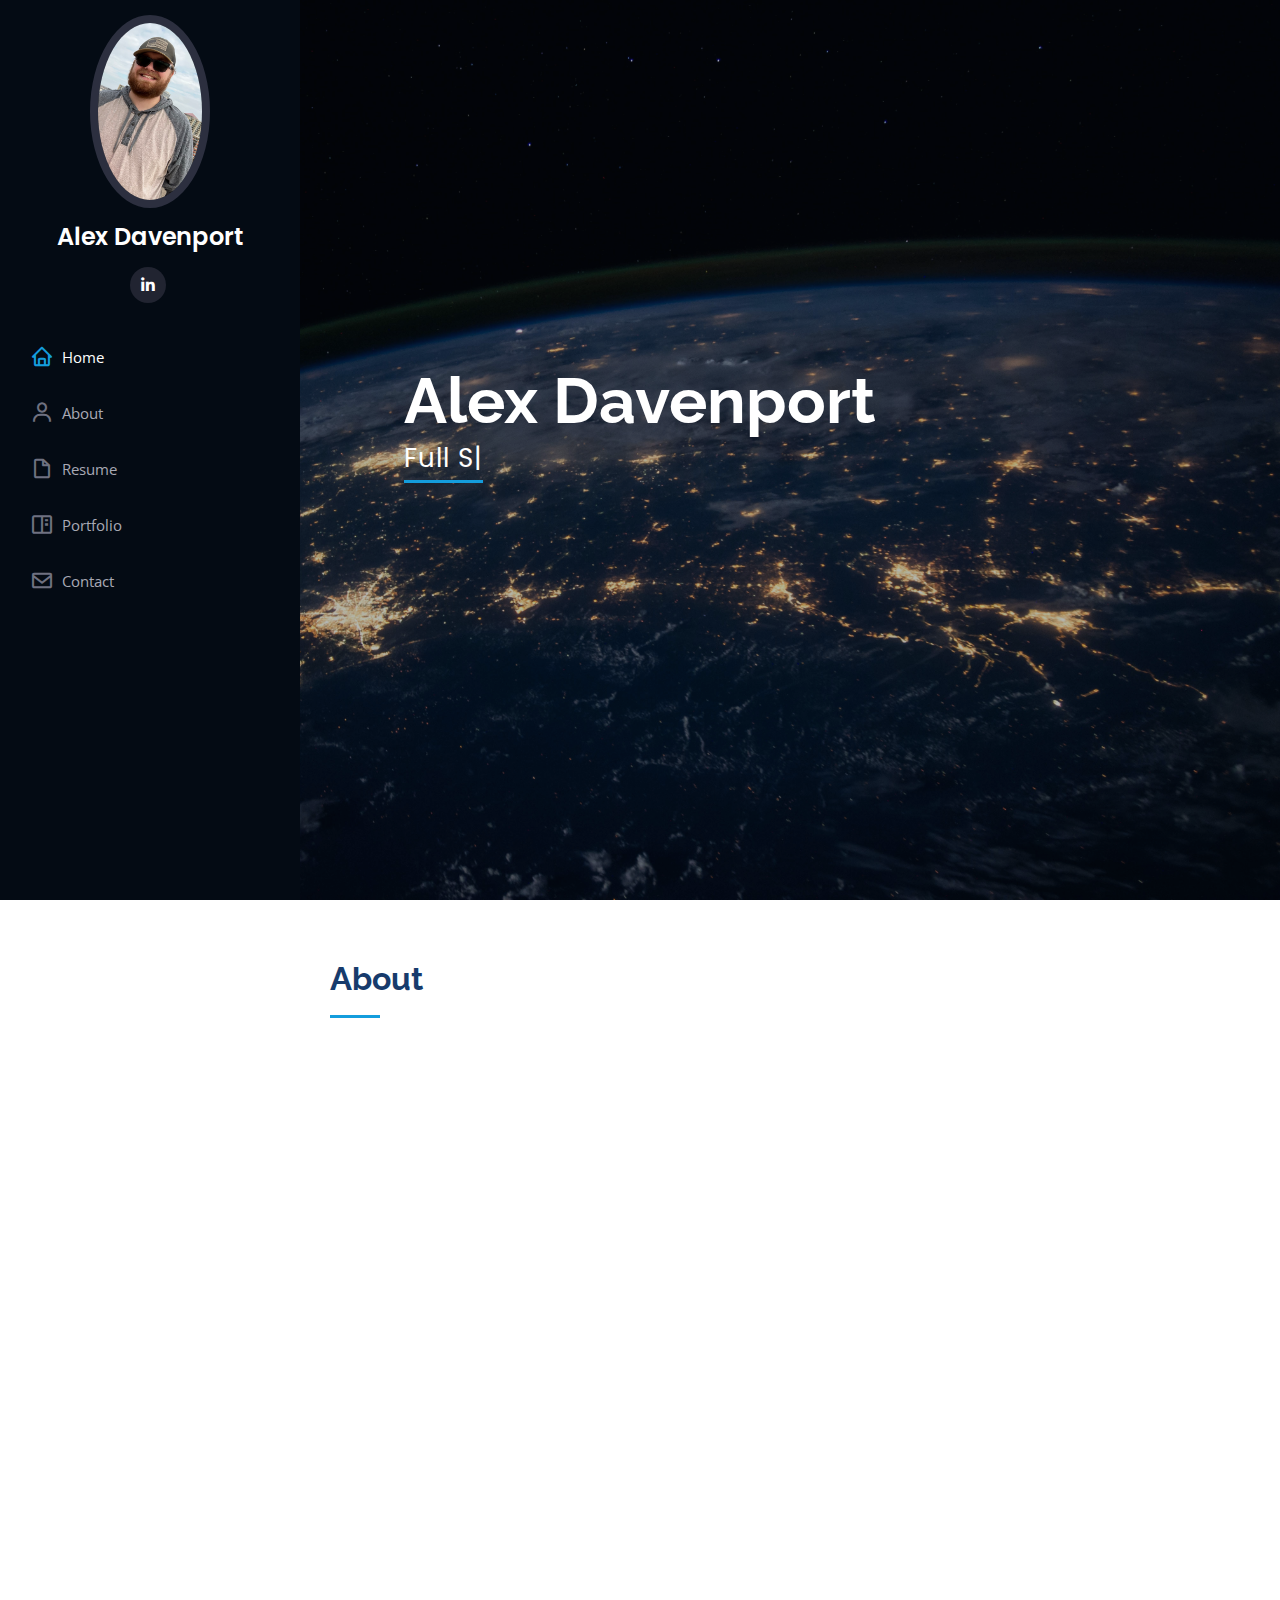
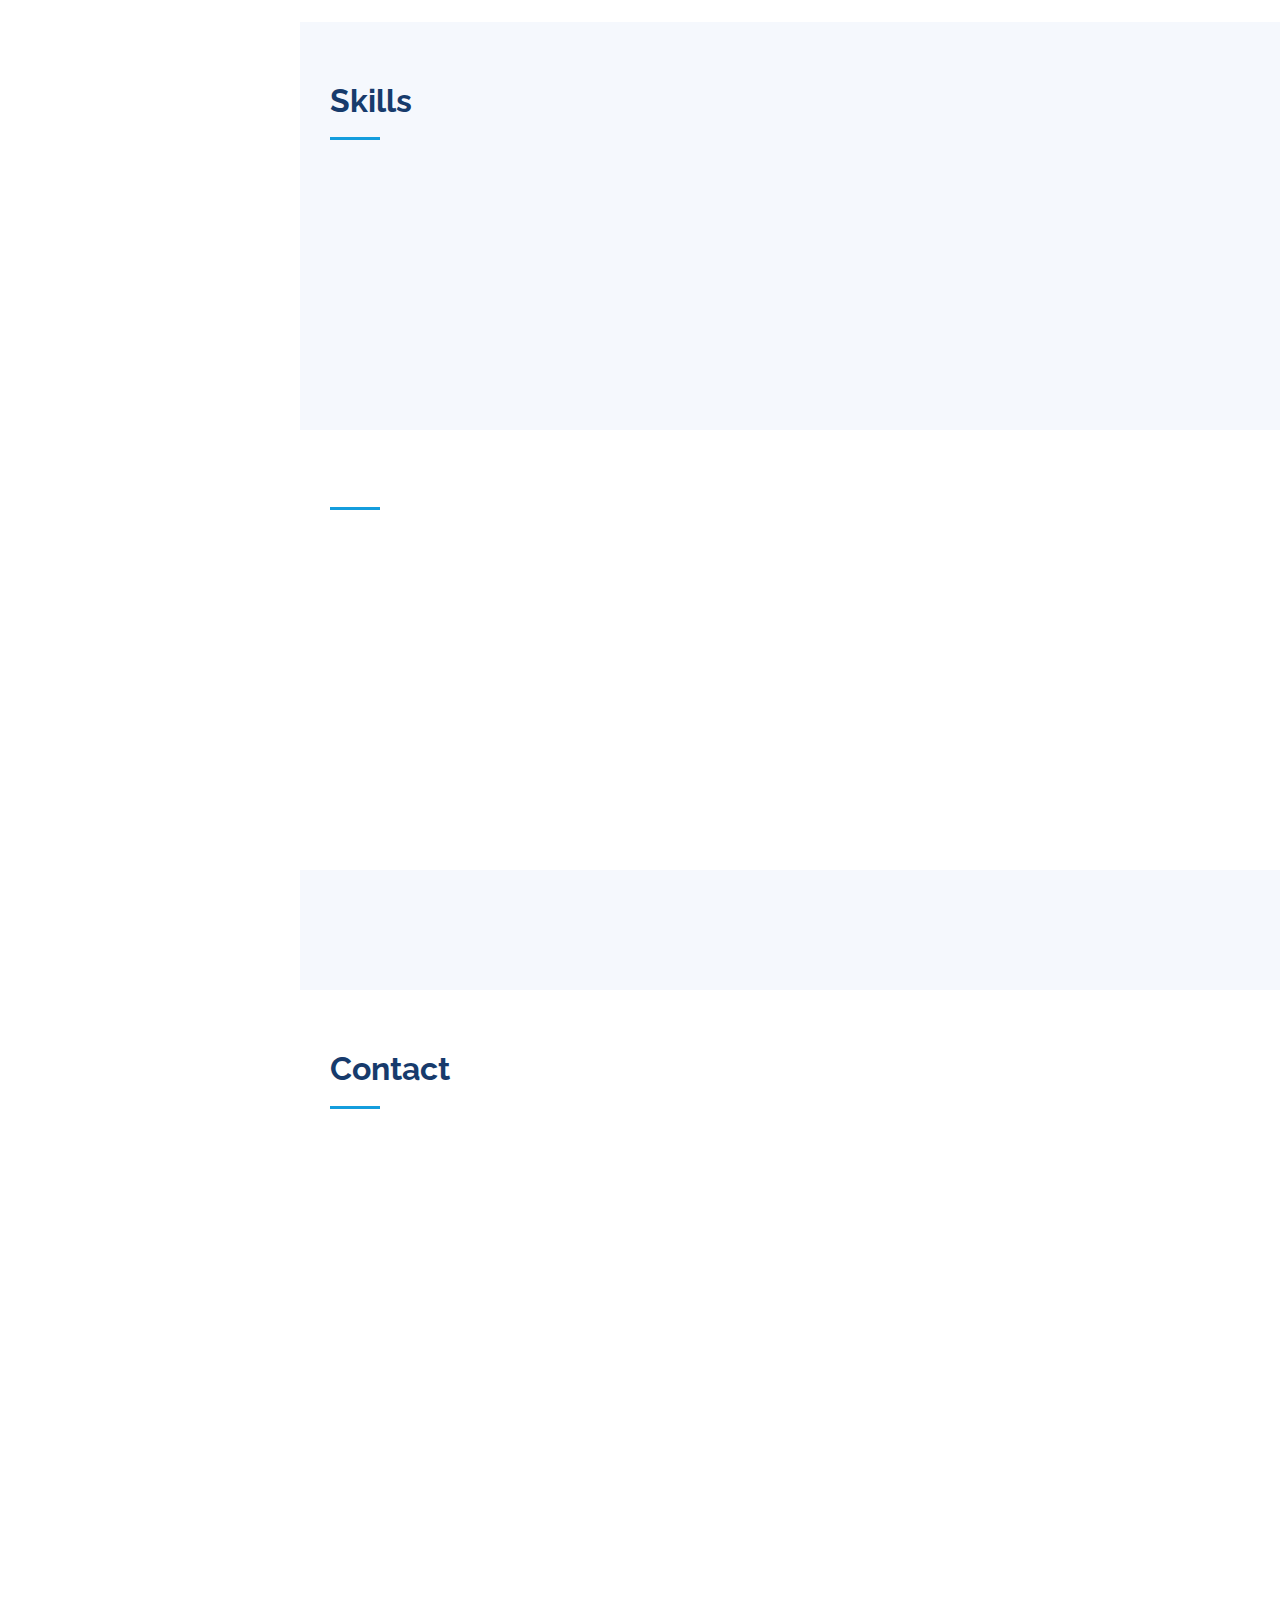
==== iPortfolio/index.html @ 8afd0f4f "first commit" ====
<!DOCTYPE html>
<html lang="en">

<head>
  <meta charset="utf-8">
  <meta content="width=device-width, initial-scale=1.0" name="viewport">

  <title>iPortfolio Bootstrap Template - Index</title>
  <meta content="" name="description">
  <meta content="" name="keywords">

  <!-- Favicons -->
  <link href="assets/img/favicon.png" rel="icon">
  <link href="assets/img/apple-touch-icon.png" rel="apple-touch-icon">

  <!-- Google Fonts -->
  <link href="https://fonts.googleapis.com/css?family=Open+Sans:300,300i,400,400i,600,600i,700,700i|Raleway:300,300i,400,400i,500,500i,600,600i,700,700i|Poppins:300,300i,400,400i,500,500i,600,600i,700,700i" rel="stylesheet">

  <!-- Vendor CSS Files -->
  <link href="assets/vendor/aos/aos.css" rel="stylesheet">
  <link href="assets/vendor/bootstrap/css/bootstrap.min.css" rel="stylesheet">
  <link href="assets/vendor/bootstrap-icons/bootstrap-icons.css" rel="stylesheet">
  <link href="assets/vendor/boxicons/css/boxicons.min.css" rel="stylesheet">
  <link href="assets/vendor/glightbox/css/glightbox.min.css" rel="stylesheet">
  <link href="assets/vendor/swiper/swiper-bundle.min.css" rel="stylesheet">

  <!-- Template Main CSS File -->
  <link href="assets/css/style.css" rel="stylesheet">

  <!-- =======================================================
  * Template Name: iPortfolio
  * Updated: Jul 27 2023 with Bootstrap v5.3.1
  * Template URL: https://bootstrapmade.com/iportfolio-bootstrap-portfolio-websites-template/
  * Author: BootstrapMade.com
  * License: https://bootstrapmade.com/license/
  ======================================================== -->
</head>

<body>

  <!-- ======= Mobile nav toggle button ======= -->
  <i class="bi bi-list mobile-nav-toggle d-xl-none"></i>

  <!-- ======= Header ======= -->
  <header id="header">
    <div class="d-flex flex-column">

      <div class="profile">
        <img src="assets/img/IMG_6214.jpg" alt="" class="img-fluid rounded-circle">
        <h1 class="text-light"><a href="index.html">Alex Davenport</a></h1>
        <div class="social-links mt-3 text-center">
          <a href="#" class="linkedin"><i class="bx bxl-linkedin"></i></a>
        </div>
      </div>

      <nav id="navbar" class="nav-menu navbar">
        <ul>
          <li><a href="#hero" class="nav-link scrollto active"><i class="bx bx-home"></i> <span>Home</span></a></li>
          <li><a href="#about" class="nav-link scrollto"><i class="bx bx-user"></i> <span>About</span></a></li>
          <li><a href="#resume" class="nav-link scrollto"><i class="bx bx-file-blank"></i> <span>Resume</span></a></li>
          <li><a href="#portfolio" class="nav-link scrollto"><i class="bx bx-book-content"></i> <span>Portfolio</span></a></li>
          <li><a href="#contact" class="nav-link scrollto"><i class="bx bx-envelope"></i> <span>Contact</span></a></li>
        </ul>
      </nav><!-- .nav-menu -->
    </div>
  </header><!-- End Header -->

  <!-- ======= Hero Section ======= -->
  <section id="hero" class="d-flex flex-column justify-content-center align-items-center">
    <div class="hero-container" data-aos="fade-in">
      <h1>Alex Davenport</h1>
      <p><span class="typed" data-typed-items="Full Stack Developer"></span></p>
    </div>
  </section><!-- End Hero -->

  <main id="main">

    <!-- ======= About Section ======= -->
    <section id="about" class="about">
      <div class="container">

        <div class="section-title">
          <h2>About</h2>
          <p></p>
        </div>

        <div class="row">
          <div class="col-lg-4" data-aos="fade-right">
            <img src="assets/img/IMG_6214.jpg" class="img-fluid" alt="">
          </div>
          <div class="col-lg-8 pt-4 pt-lg-0 content" data-aos="fade-left">
            <h3></h3>
            <p class="fst-italic">
            </p>
            <div class="row">
              <div class="col-lg-6">
                <ul>
                </ul>
              </div>
              <div class="col-lg-6">
                <ul>
                </ul>
              </div>
            </div>
            <p>
            </p>
          </div>
        </div>

      </div>
    </section><!-- End About Section -->

    <!-- ======= Skills Section ======= -->
    <section id="skills" class="skills section-bg">
      <div class="container">

        <div class="section-title">
          <h2>Skills</h2>
          <p></p>
        </div>

        <div class="row skills-content">

          <div class="col-lg-6" data-aos="fade-up">

            <div class="progress">
              <span class="skill"><i class="val"></i></span>
              <div class="progress-bar-wrap">
                <div class="progress-bar" role="progressbar" aria-valuenow="100" aria-valuemin="0" aria-valuemax="100"></div>
              </div>
            </div>

            <div class="progress">
              <span class="skill"><i class="val"></i></span>
              <div class="progress-bar-wrap">
                <div class="progress-bar" role="progressbar" aria-valuenow="90" aria-valuemin="0" aria-valuemax="100"></div>
              </div>
            </div>

            <div class="progress">
              <span class="skill"><i class="val"></i></span>
              <div class="progress-bar-wrap">
                <div class="progress-bar" role="progressbar" aria-valuenow="75" aria-valuemin="0" aria-valuemax="100"></div>
              </div>
            </div>

          </div>

          <div class="col-lg-6" data-aos="fade-up" data-aos-delay="100">

            <div class="progress">
              <span class="skill"><i class="val"></i></span>
              <div class="progress-bar-wrap">
                <div class="progress-bar" role="progressbar" aria-valuenow="80" aria-valuemin="0" aria-valuemax="100"></div>
              </div>
            </div>

            <div class="progress">
              <span class="skill"><i class="val"></i></span>
              <div class="progress-bar-wrap">
                <div class="progress-bar" role="progressbar" aria-valuenow="90" aria-valuemin="0" aria-valuemax="100"></div>
              </div>
            </div>

            <div class="progress">
              <span class="skill"><i class="val"></i></span>
              <div class="progress-bar-wrap">
                <div class="progress-bar" role="progressbar" aria-valuenow="55" aria-valuemin="0" aria-valuemax="100"></div>
              </div>
            </div>

          </div>

        </div>

      </div>
    </section><!-- End Skills Section -->

    <!-- ======= Resume Section ======= -->
    <section id="resume" class="resume">
      <div class="container">

        <div class="section-title">
          <h2></h2>
          <p></p>
        </div>

        <div class="row">
          <div class="col-lg-6" data-aos="fade-up">
            <h3 class="resume-title"></h3>
            <div class="resume-item pb-0">
              <h4></h4>
              <p><em></em></p>
              <ul>
                <li></li>
                <li></li>
                <li></li>
              </ul>
            </div>

            <h3 class="resume-title"></h3>
            <div class="resume-item">
              <h4></h4>
              <h5></h5>
              <p><em></em></p>
              <p></p>
            </div>
            <div class="resume-item">
              <h4></h4>
              <h5></h5>
              <p><em></em></p>
              <p></p>
            </div>
          </div>
          <div class="col-lg-6" data-aos="fade-up" data-aos-delay="100">
            <h3 class="resume-title"></h3>
            <div class="resume-item">
              <h4></h4>
              <h5></h5>
              <p><em></em></p>
              <ul>
                <li></li>
              </ul>
            </div>
            <div class="resume-item">
            </div>
          </div>
        </div>

      </div>
    </section><!-- End Resume Section -->

    <!-- ======= Portfolio Section ======= -->
    <section id="portfolio" class="portfolio section-bg">
      <div class="container">
        <div class="row" data-aos="fade-up">
          <div class="col-lg-12 d-flex justify-content-center">
          </div>
        </div>
      </div>
    </section><!-- End Portfolio Section -->


    <!-- ======= Contact Section ======= -->
    <section id="contact" class="contact">
      <div class="container">

        <div class="section-title">
          <h2>Contact</h2>
          <p></p>
        </div>

        <div class="row" data-aos="fade-in">

          <div class="col-lg-5 d-flex align-items-stretch">
            <div class="info">
              

              <div class="email">
                <i class="bi bi-envelope"></i>
                <h4>Email:</h4>
                <p></p>
              </div>

              <iframe src="https://www.google.com/maps/embed?pb=!1m14!1m8!1m3!1d12097.433213460943!2d-74.0062269!3d40.7101282!3m2!1i1024!2i768!4f13.1!3m3!1m2!1s0x0%3A0xb89d1fe6bc499443!2sDowntown+Conference+Center!5e0!3m2!1smk!2sbg!4v1539943755621" frameborder="0" style="border:0; width: 100%; height: 290px;" allowfullscreen></iframe>
            </div>

          </div>

          <div class="col-lg-7 mt-5 mt-lg-0 d-flex align-items-stretch">
            <form action="forms/contact.php" method="post" role="form" class="php-email-form">
              <div class="row">
                <div class="form-group col-md-6">
                  <label for="name">Your Name</label>
                  <input type="text" name="name" class="form-control" id="name" required>
                </div>
                <div class="form-group col-md-6">
                  <label for="name">Your Email</label>
                  <input type="email" class="form-control" name="email" id="email" required>
                </div>
              </div>
              <div class="form-group">
                <label for="name">Subject</label>
                <input type="text" class="form-control" name="subject" id="subject" required>
              </div>
              <div class="form-group">
                <label for="name">Message</label>
                <textarea class="form-control" name="message" rows="10" required></textarea>
              </div>
              <div class="my-3">
                <div class="loading">Loading</div>
                <div class="error-message"></div>
                <div class="sent-message">Your message has been sent. Thank you!</div>
              </div>
              <div class="text-center"><button type="submit">Send Message</button></div>
            </form>
          </div>

        </div>

      </div>
    </section><!-- End Contact Section -->

  </main><!-- End #main -->

  <!-- ======= Footer ======= -->
  <footer id="footer">
    <div class="container">
    </div>
  </footer><!-- End  Footer -->

  <a href="#" class="back-to-top d-flex align-items-center justify-content-center"><i class="bi bi-arrow-up-short"></i></a>

  <!-- Vendor JS Files -->
  <script src="assets/vendor/purecounter/purecounter_vanilla.js"></script>
  <script src="assets/vendor/aos/aos.js"></script>
  <script src="assets/vendor/bootstrap/js/bootstrap.bundle.min.js"></script>
  <script src="assets/vendor/glightbox/js/glightbox.min.js"></script>
  <script src="assets/vendor/isotope-layout/isotope.pkgd.min.js"></script>
  <script src="assets/vendor/swiper/swiper-bundle.min.js"></script>
  <script src="assets/vendor/typed.js/typed.umd.js"></script>
  <script src="assets/vendor/waypoints/noframework.waypoints.js"></script>
  <script src="assets/vendor/php-email-form/validate.js"></script>

  <!-- Template Main JS File -->
  <script src="assets/js/main.js"></script>

</body>

</html>
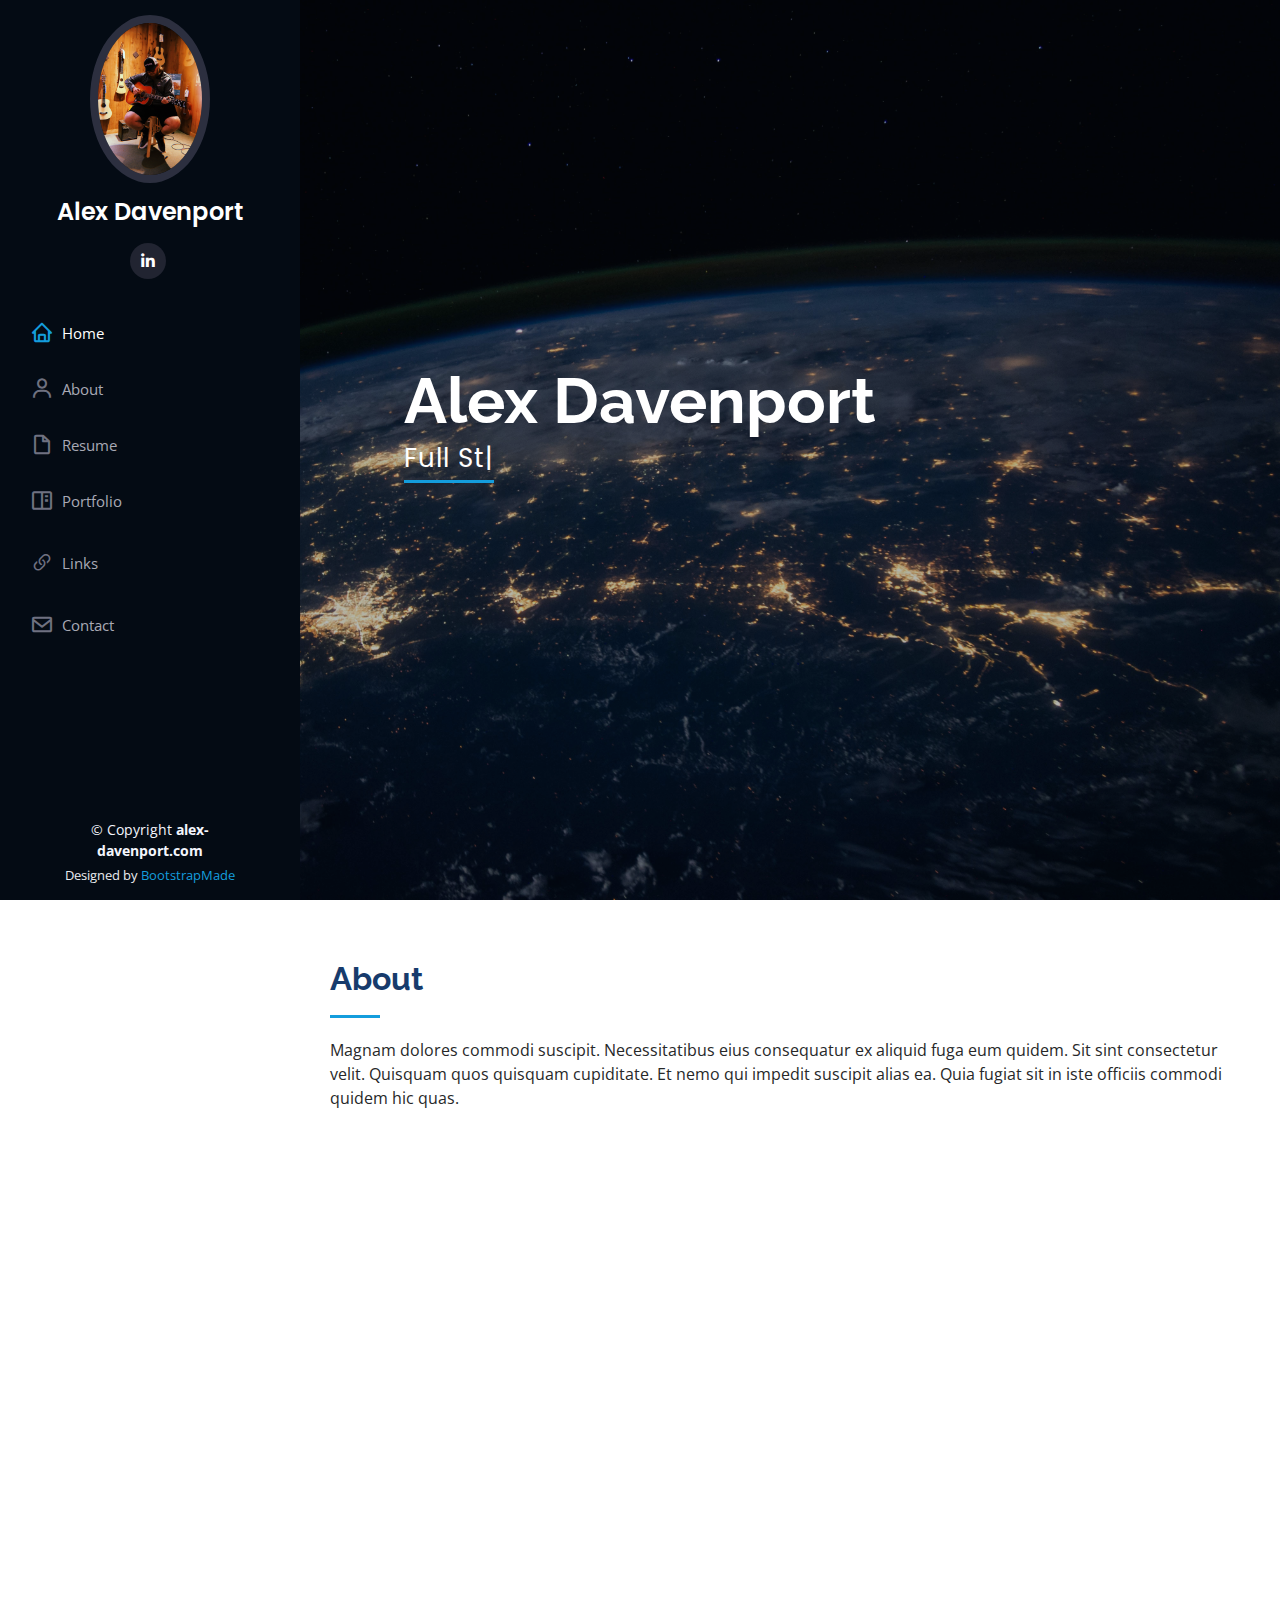
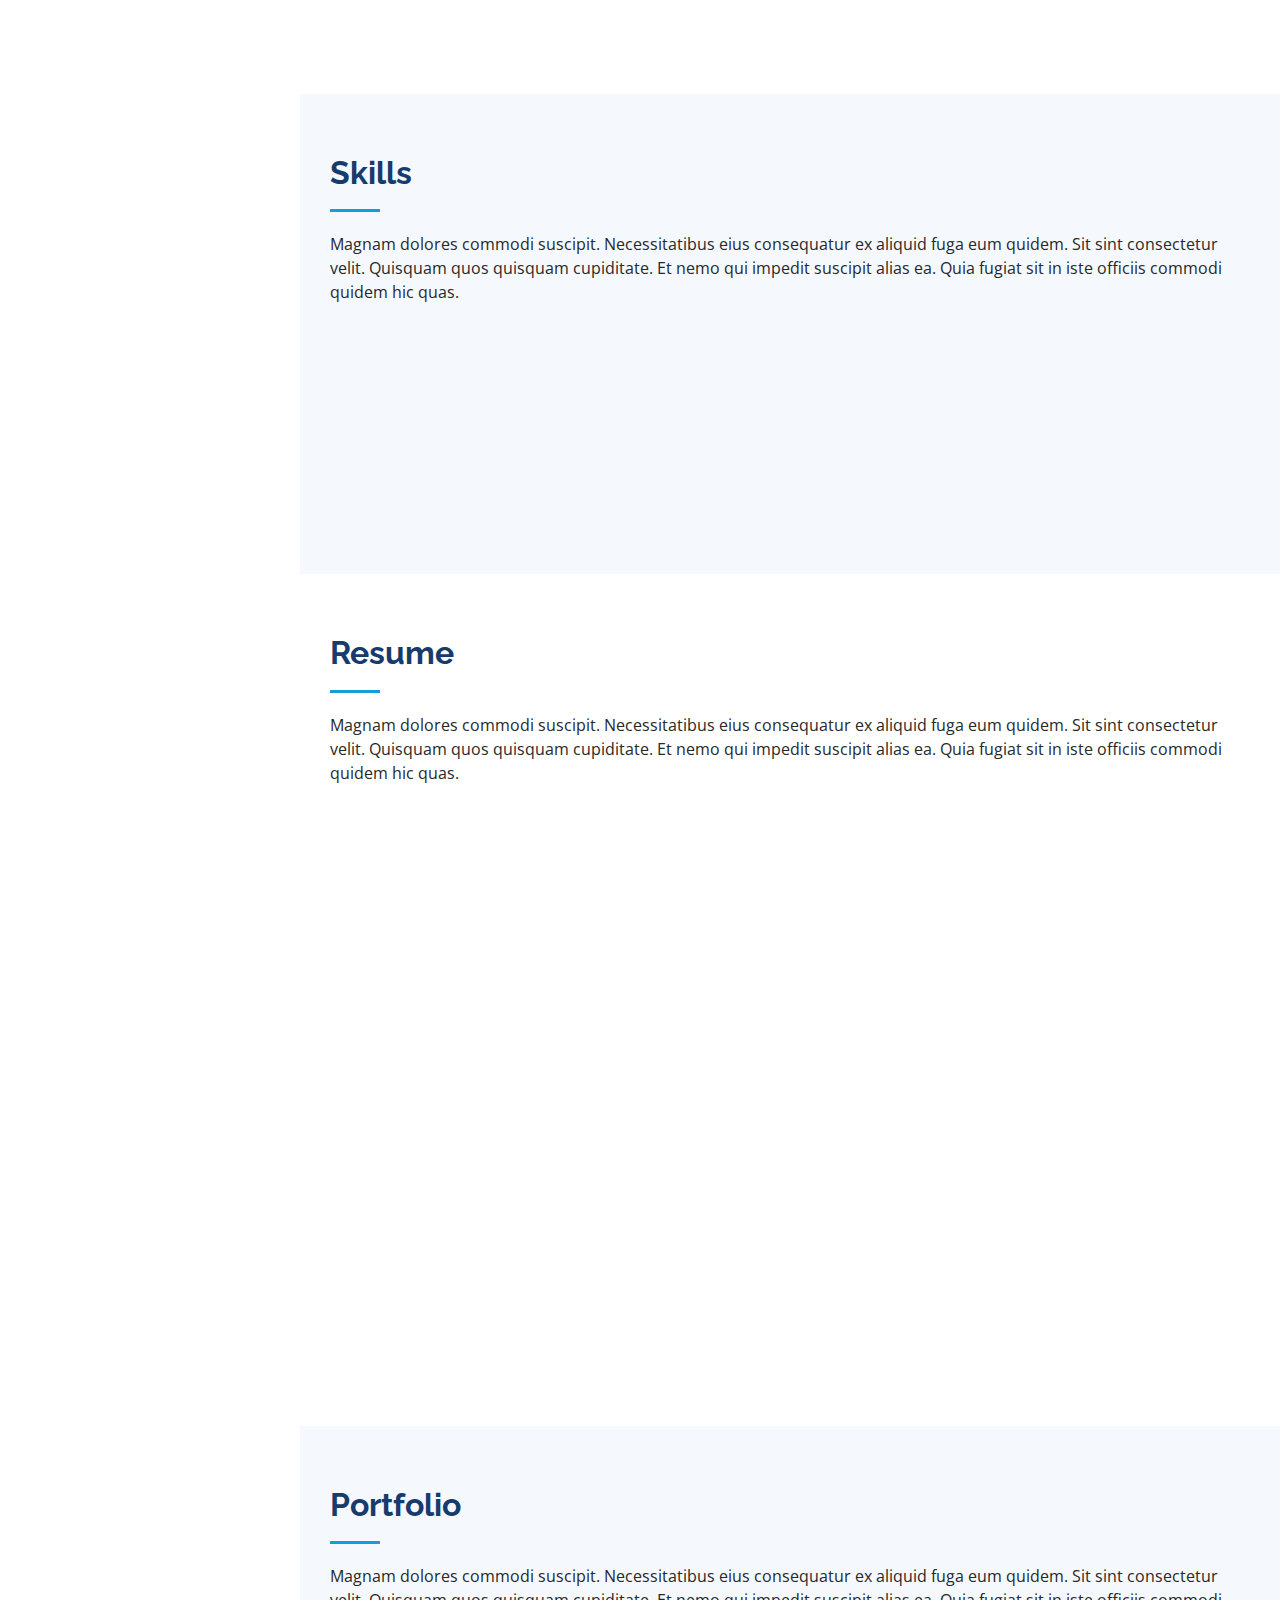
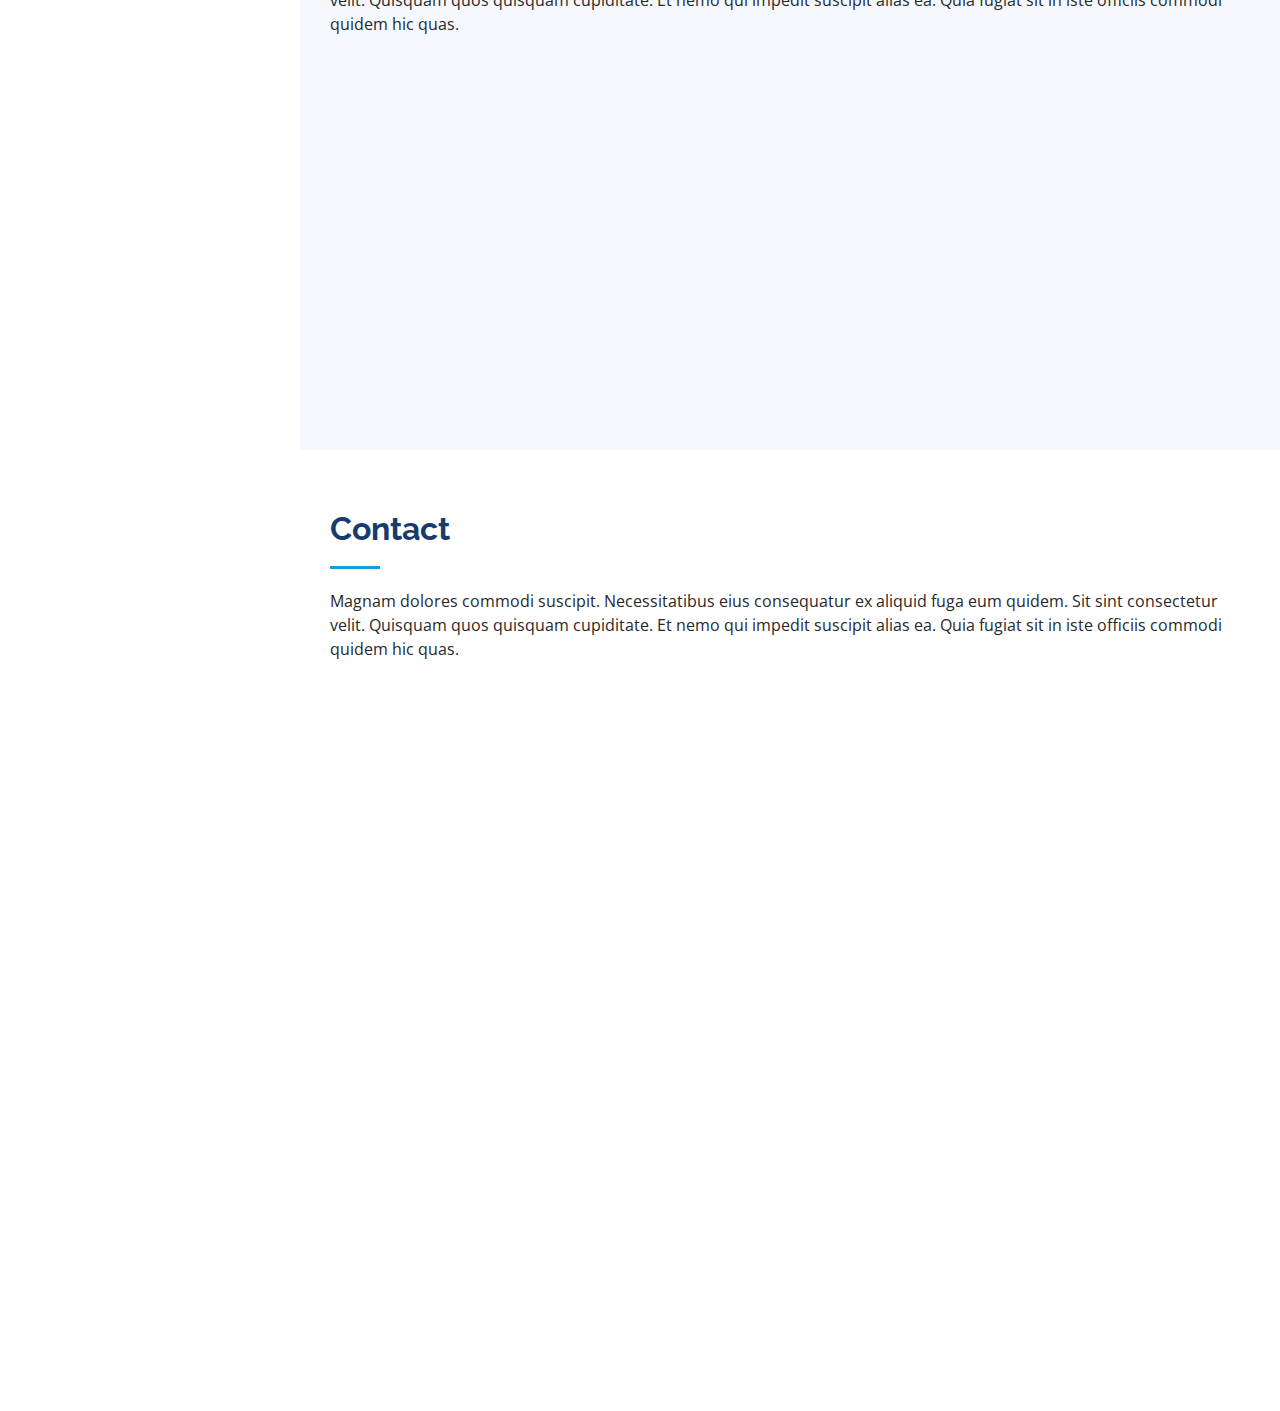
==== commit a2ab5c42: "updated about, skills, and resume" ====
--- a/iPortfolio/index.html
+++ b/iPortfolio/index.html
@@ -46,7 +46,7 @@
     <div class="d-flex flex-column">
 
       <div class="profile">
-        <img src="assets/img/IMG_6214.jpg" alt="" class="img-fluid rounded-circle">
+        <img src="assets/img/guitarcenter.jpg" alt="" class="img-fluid rounded-circle">
         <h1 class="text-light"><a href="index.html">Alex Davenport</a></h1>
         <div class="social-links mt-3 text-center">
           <a href="#" class="linkedin"><i class="bx bxl-linkedin"></i></a>
@@ -59,6 +59,7 @@
           <li><a href="#about" class="nav-link scrollto"><i class="bx bx-user"></i> <span>About</span></a></li>
           <li><a href="#resume" class="nav-link scrollto"><i class="bx bx-file-blank"></i> <span>Resume</span></a></li>
           <li><a href="#portfolio" class="nav-link scrollto"><i class="bx bx-book-content"></i> <span>Portfolio</span></a></li>
+          <li><a href="#links" class="nav-link scrollto"><i class="bi bi-link-45deg"></i> <span>Links</span></a></li>
           <li><a href="#contact" class="nav-link scrollto"><i class="bx bx-envelope"></i> <span>Contact</span></a></li>
         </ul>
       </nav><!-- .nav-menu -->
@@ -81,7 +82,7 @@
 
         <div class="section-title">
           <h2>About</h2>
-          <p></p>
+          <p>Magnam dolores commodi suscipit. Necessitatibus eius consequatur ex aliquid fuga eum quidem. Sit sint consectetur velit. Quisquam quos quisquam cupiditate. Et nemo qui impedit suscipit alias ea. Quia fugiat sit in iste officiis commodi quidem hic quas.</p>
         </div>
 
         <div class="row">
@@ -89,20 +90,25 @@
             <img src="assets/img/IMG_6214.jpg" class="img-fluid" alt="">
           </div>
           <div class="col-lg-8 pt-4 pt-lg-0 content" data-aos="fade-left">
-            <h3></h3>
+            <h3>Full Stack Developer</h3>
             <p class="fst-italic">
+              Lorem ipsum dolor sit amet, consectetur adipiscing elit, sed do eiusmod tempor incididunt ut labore et dolore
+              magna aliqua.
             </p>
             <div class="row">
               <div class="col-lg-6">
                 <ul>
+                  <li><i class="bi bi-chevron-right"></i> <strong>Birthday:</strong> <span>9 March 1999</span></li>
+                  <li><i class="bi bi-chevron-right"></i> <strong>Website:</strong> <span>www.alex-davenport.com</span></li>
+                  <li><i class="bi bi-chevron-right"></i> <strong>Age:</strong> <span>24</span></li>
+                  <li><i class="bi bi-chevron-right"></i> <strong>Email:</strong> <span>alexd8052@example.com</span></li>
+                  <li><i class="bi bi-chevron-right"></i> <strong>Freelance:</strong> <span>Available</span></li>
                 </ul>
               </div>
-              <div class="col-lg-6">
-                <ul>
-                </ul>
-              </div>
             </div>
             <p>
+              Officiis eligendi itaque labore et dolorum mollitia officiis optio vero. Quisquam sunt adipisci omnis et ut. Nulla accusantium dolor incidunt officia tempore. Et eius omnis.
+              Cupiditate ut dicta maxime officiis quidem quia. Sed et consectetur qui quia repellendus itaque neque. Aliquid amet quidem ut quaerat cupiditate. Ab et eum qui repellendus omnis culpa magni laudantium dolores.
             </p>
           </div>
         </div>
@@ -113,10 +119,9 @@
     <!-- ======= Skills Section ======= -->
     <section id="skills" class="skills section-bg">
       <div class="container">
-
         <div class="section-title">
           <h2>Skills</h2>
-          <p></p>
+          <p>Magnam dolores commodi suscipit. Necessitatibus eius consequatur ex aliquid fuga eum quidem. Sit sint consectetur velit. Quisquam quos quisquam cupiditate. Et nemo qui impedit suscipit alias ea. Quia fugiat sit in iste officiis commodi quidem hic quas.</p>
         </div>
 
         <div class="row skills-content">
@@ -124,21 +129,21 @@
           <div class="col-lg-6" data-aos="fade-up">
 
             <div class="progress">
-              <span class="skill"><i class="val"></i></span>
-              <div class="progress-bar-wrap">
-                <div class="progress-bar" role="progressbar" aria-valuenow="100" aria-valuemin="0" aria-valuemax="100"></div>
-              </div>
-            </div>
-
-            <div class="progress">
-              <span class="skill"><i class="val"></i></span>
-              <div class="progress-bar-wrap">
-                <div class="progress-bar" role="progressbar" aria-valuenow="90" aria-valuemin="0" aria-valuemax="100"></div>
-              </div>
-            </div>
-
-            <div class="progress">
-              <span class="skill"><i class="val"></i></span>
+              <span class="skill">HTML <i class="val">75%</i></span>
+              <div class="progress-bar-wrap">
+                <div class="progress-bar" role="progressbar" aria-valuenow="75" aria-valuemin="0" aria-valuemax="100"></div>
+              </div>
+            </div>
+
+            <div class="progress">
+              <span class="skill">CSS <i class="val">75%</i></span>
+              <div class="progress-bar-wrap">
+                <div class="progress-bar" role="progressbar" aria-valuenow="75" aria-valuemin="0" aria-valuemax="100"></div>
+              </div>
+            </div>
+
+            <div class="progress">
+              <span class="skill">JavaScript <i class="val">75%</i></span>
               <div class="progress-bar-wrap">
                 <div class="progress-bar" role="progressbar" aria-valuenow="75" aria-valuemin="0" aria-valuemax="100"></div>
               </div>
@@ -149,30 +154,27 @@
           <div class="col-lg-6" data-aos="fade-up" data-aos-delay="100">
 
             <div class="progress">
-              <span class="skill"><i class="val"></i></span>
-              <div class="progress-bar-wrap">
-                <div class="progress-bar" role="progressbar" aria-valuenow="80" aria-valuemin="0" aria-valuemax="100"></div>
-              </div>
-            </div>
-
-            <div class="progress">
-              <span class="skill"><i class="val"></i></span>
-              <div class="progress-bar-wrap">
-                <div class="progress-bar" role="progressbar" aria-valuenow="90" aria-valuemin="0" aria-valuemax="100"></div>
-              </div>
-            </div>
-
-            <div class="progress">
-              <span class="skill"><i class="val"></i></span>
-              <div class="progress-bar-wrap">
-                <div class="progress-bar" role="progressbar" aria-valuenow="55" aria-valuemin="0" aria-valuemax="100"></div>
-              </div>
-            </div>
-
-          </div>
-
-        </div>
-
+              <span class="skill">C# <i class="val">75%</i></span>
+              <div class="progress-bar-wrap">
+                <div class="progress-bar" role="progressbar" aria-valuenow="75" aria-valuemin="0" aria-valuemax="100"></div>
+              </div>
+            </div>
+
+            <div class="progress">
+              <span class="skill">SQL <i class="val">75%</i></span>
+              <div class="progress-bar-wrap">
+                <div class="progress-bar" role="progressbar" aria-valuenow="75" aria-valuemin="0" aria-valuemax="100"></div>
+              </div>
+            </div>
+
+            <div class="progress">
+              <span class="skill">.NET <i class="val">75%</i></span>
+              <div class="progress-bar-wrap">
+                <div class="progress-bar" role="progressbar" aria-valuenow="75" aria-valuemin="0" aria-valuemax="100"></div>
+              </div>
+            </div>
+          </div>
+        </div>
       </div>
     </section><!-- End Skills Section -->
 
@@ -181,48 +183,43 @@
       <div class="container">
 
         <div class="section-title">
-          <h2></h2>
-          <p></p>
+          <h2>Resume</h2>
+          <p>Magnam dolores commodi suscipit. Necessitatibus eius consequatur ex aliquid fuga eum quidem. Sit sint consectetur velit. Quisquam quos quisquam cupiditate. Et nemo qui impedit suscipit alias ea. Quia fugiat sit in iste officiis commodi quidem hic quas.</p>
         </div>
 
         <div class="row">
           <div class="col-lg-6" data-aos="fade-up">
-            <h3 class="resume-title"></h3>
+            <h3 class="resume-title">Sumary</h3>
             <div class="resume-item pb-0">
-              <h4></h4>
+              <h4>Alex Davenport</h4>
+              <p><em>Innovative and deadline-driven Graphic Designer with 3+ years of experience designing and developing user-centered digital/print marketing material from initial concept to final, polished deliverable.</em></p>
+              <ul>
+                <li></li>
+                <li></li>
+                <li></li>
+              </ul>
+            </div>
+
+            <h3 class="resume-title">Education</h3>
+            <div class="resume-item">
+              <h4>High School Graduate</h4>
+              <h5>2013-2017</h5>
               <p><em></em></p>
+              <p>Qui deserunt veniam. Et sed aliquam labore tempore sed quisquam iusto autem sit. Ea vero voluptatum qui ut dignissimos deleniti nerada porti sand markend</p>
+            </div>
+          </div>
+          <div class="col-lg-6" data-aos="fade-up" data-aos-delay="100">
+            <h3 class="resume-title">Professional Experience</h3>
+            <div class="resume-item">
+              <h4>(Title)</h4>
+              <h5>(Year)</h5>
+              <p><em>(Location)</em></p>
               <ul>
                 <li></li>
                 <li></li>
                 <li></li>
+                <li></li>
               </ul>
-            </div>
-
-            <h3 class="resume-title"></h3>
-            <div class="resume-item">
-              <h4></h4>
-              <h5></h5>
-              <p><em></em></p>
-              <p></p>
-            </div>
-            <div class="resume-item">
-              <h4></h4>
-              <h5></h5>
-              <p><em></em></p>
-              <p></p>
-            </div>
-          </div>
-          <div class="col-lg-6" data-aos="fade-up" data-aos-delay="100">
-            <h3 class="resume-title"></h3>
-            <div class="resume-item">
-              <h4></h4>
-              <h5></h5>
-              <p><em></em></p>
-              <ul>
-                <li></li>
-              </ul>
-            </div>
-            <div class="resume-item">
             </div>
           </div>
         </div>
@@ -233,12 +230,49 @@
     <!-- ======= Portfolio Section ======= -->
     <section id="portfolio" class="portfolio section-bg">
       <div class="container">
+
+        <div class="section-title">
+          <h2>Portfolio</h2>
+          <p>Magnam dolores commodi suscipit. Necessitatibus eius consequatur ex aliquid fuga eum quidem. Sit sint consectetur velit. Quisquam quos quisquam cupiditate. Et nemo qui impedit suscipit alias ea. Quia fugiat sit in iste officiis commodi quidem hic quas.</p>
+        </div>
+
         <div class="row" data-aos="fade-up">
           <div class="col-lg-12 d-flex justify-content-center">
+            <ul id="portfolio-flters">
+              <li data-filter="*" class="filter-active">All</li>
+              <li data-filter=".filter-app">App</li>
+              <li data-filter=".filter-card">Card</li>
+              <li data-filter=".filter-web">Web</li>
+            </ul>
+          </div>
+        </div>
+
+        <div class="row portfolio-container" data-aos="fade-up" data-aos-delay="100">
+
+          <div class="col-lg-4 col-md-6 portfolio-item filter-app">
+            <div class="portfolio-wrap">
+              <img src="assets/img/portfolio/portfolio-1.jpg" class="img-fluid" alt="">
+              <div class="portfolio-links">
+                <a href="assets/img/portfolio/portfolio-1.jpg" data-gallery="portfolioGallery" class="portfolio-lightbox" title="App 1"><i class="bx bx-plus"></i></a>
+                <a href="portfolio-details.html" title="More Details"><i class="bx bx-link"></i></a>
+              </div>
+            </div>
+          </div>
+
+          <div class="col-lg-4 col-md-6 portfolio-item filter-web">
+            <div class="portfolio-wrap">
+              <img src="assets/img/portfolio/portfolio-2.jpg" class="img-fluid" alt="">
+              <div class="portfolio-links">
+                <a href="assets/img/portfolio/portfolio-2.jpg" data-gallery="portfolioGallery" class="portfolio-lightbox" title="Web 3"><i class="bx bx-plus"></i></a>
+                <a href="portfolio-details.html" title="More Details"><i class="bx bx-link"></i></a>
+              </div>
+            </div>
           </div>
         </div>
       </div>
     </section><!-- End Portfolio Section -->
+
+    <!-- ======= Links Section ======= -->
 
 
     <!-- ======= Contact Section ======= -->
@@ -247,15 +281,18 @@
 
         <div class="section-title">
           <h2>Contact</h2>
-          <p></p>
+          <p>Magnam dolores commodi suscipit. Necessitatibus eius consequatur ex aliquid fuga eum quidem. Sit sint consectetur velit. Quisquam quos quisquam cupiditate. Et nemo qui impedit suscipit alias ea. Quia fugiat sit in iste officiis commodi quidem hic quas.</p>
         </div>
 
         <div class="row" data-aos="fade-in">
 
           <div class="col-lg-5 d-flex align-items-stretch">
             <div class="info">
-              
-
+              <div class="address">
+                <i class="bi bi-geo-alt"></i>
+                <h4>Location:</h4>
+                <p>Kansas City, MO</p>
+              </div>
               <div class="email">
                 <i class="bi bi-envelope"></i>
                 <h4>Email:</h4>
@@ -306,6 +343,16 @@
   <!-- ======= Footer ======= -->
   <footer id="footer">
     <div class="container">
+      <div class="copyright">
+        &copy; Copyright <strong><span>alex-davenport.com</span></strong>
+      </div>
+      <div class="credits">
+        <!-- All the links in the footer should remain intact. -->
+        <!-- You can delete the links only if you purchased the pro version. -->
+        <!-- Licensing information: https://bootstrapmade.com/license/ -->
+        <!-- Purchase the pro version with working PHP/AJAX contact form: https://bootstrapmade.com/iportfolio-bootstrap-portfolio-websites-template/ -->
+        Designed by <a href="https://bootstrapmade.com/">BootstrapMade</a>
+      </div>
     </div>
   </footer><!-- End  Footer -->
 
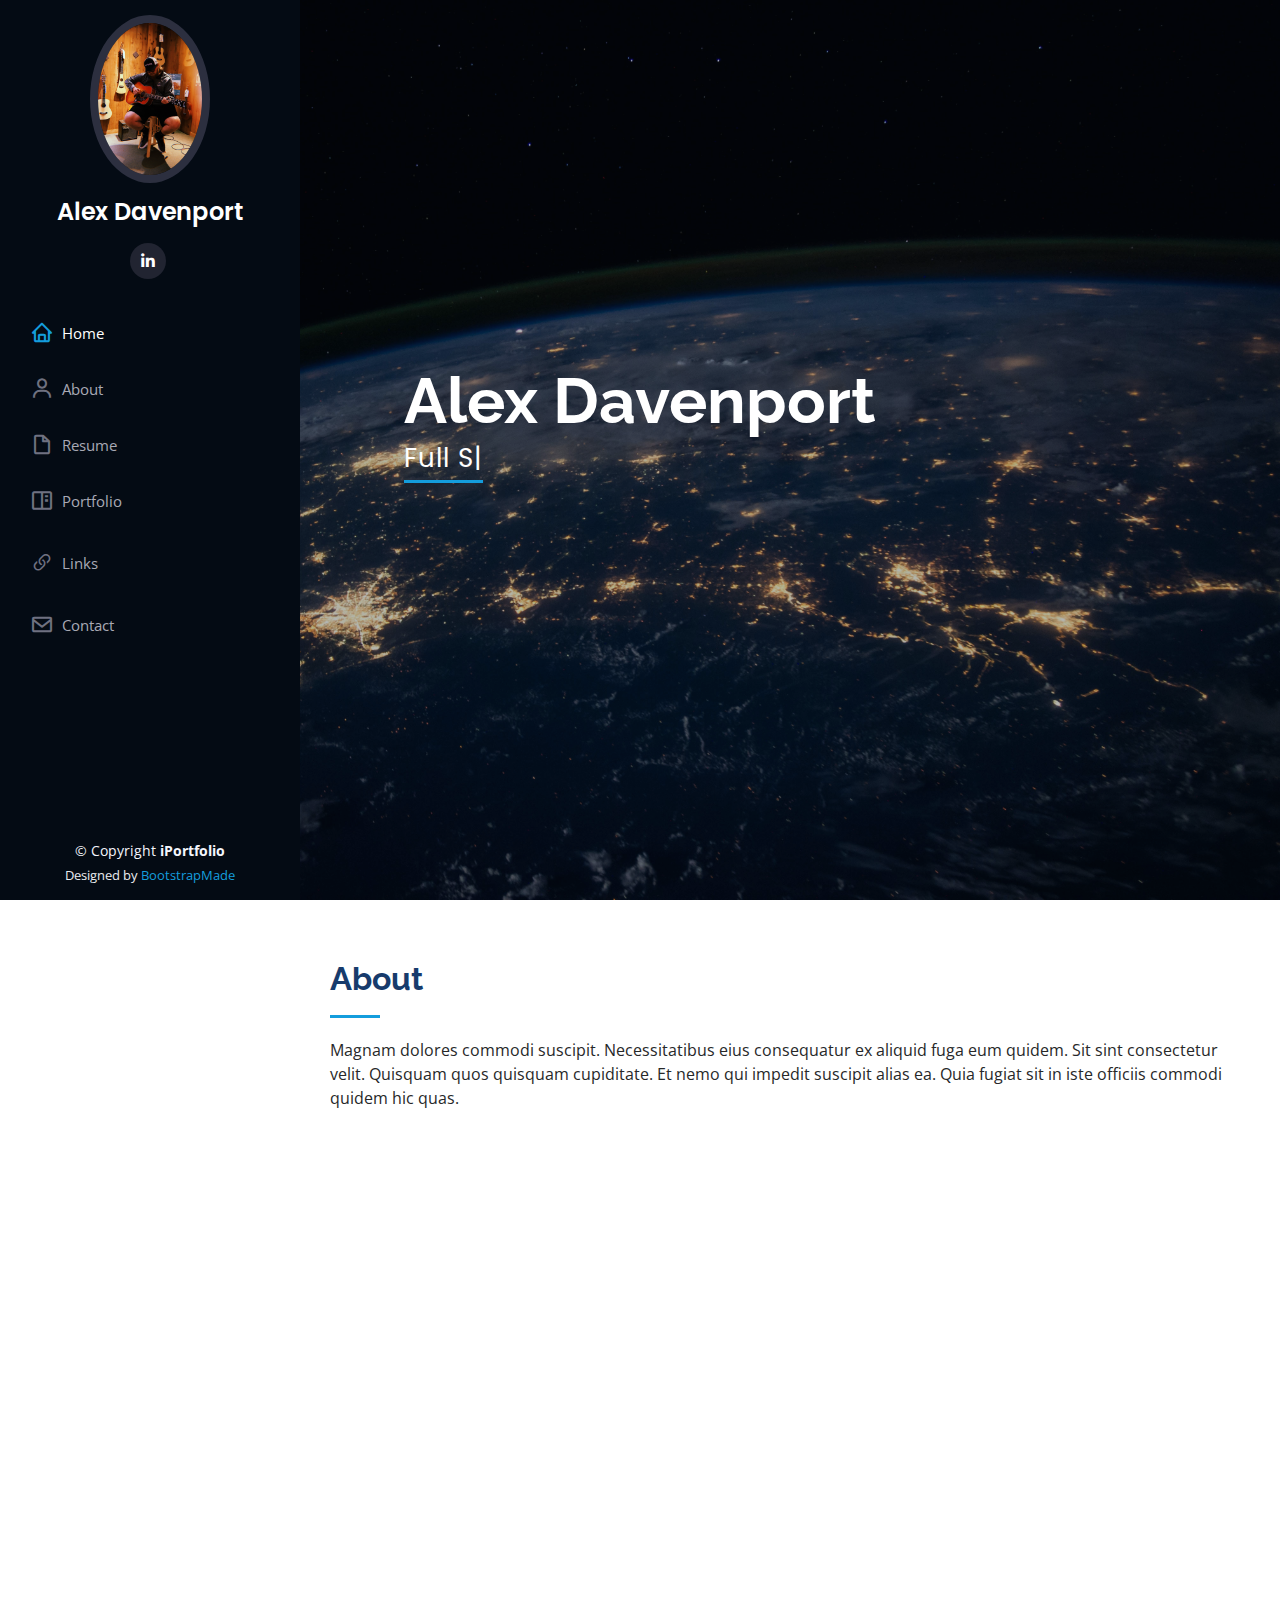
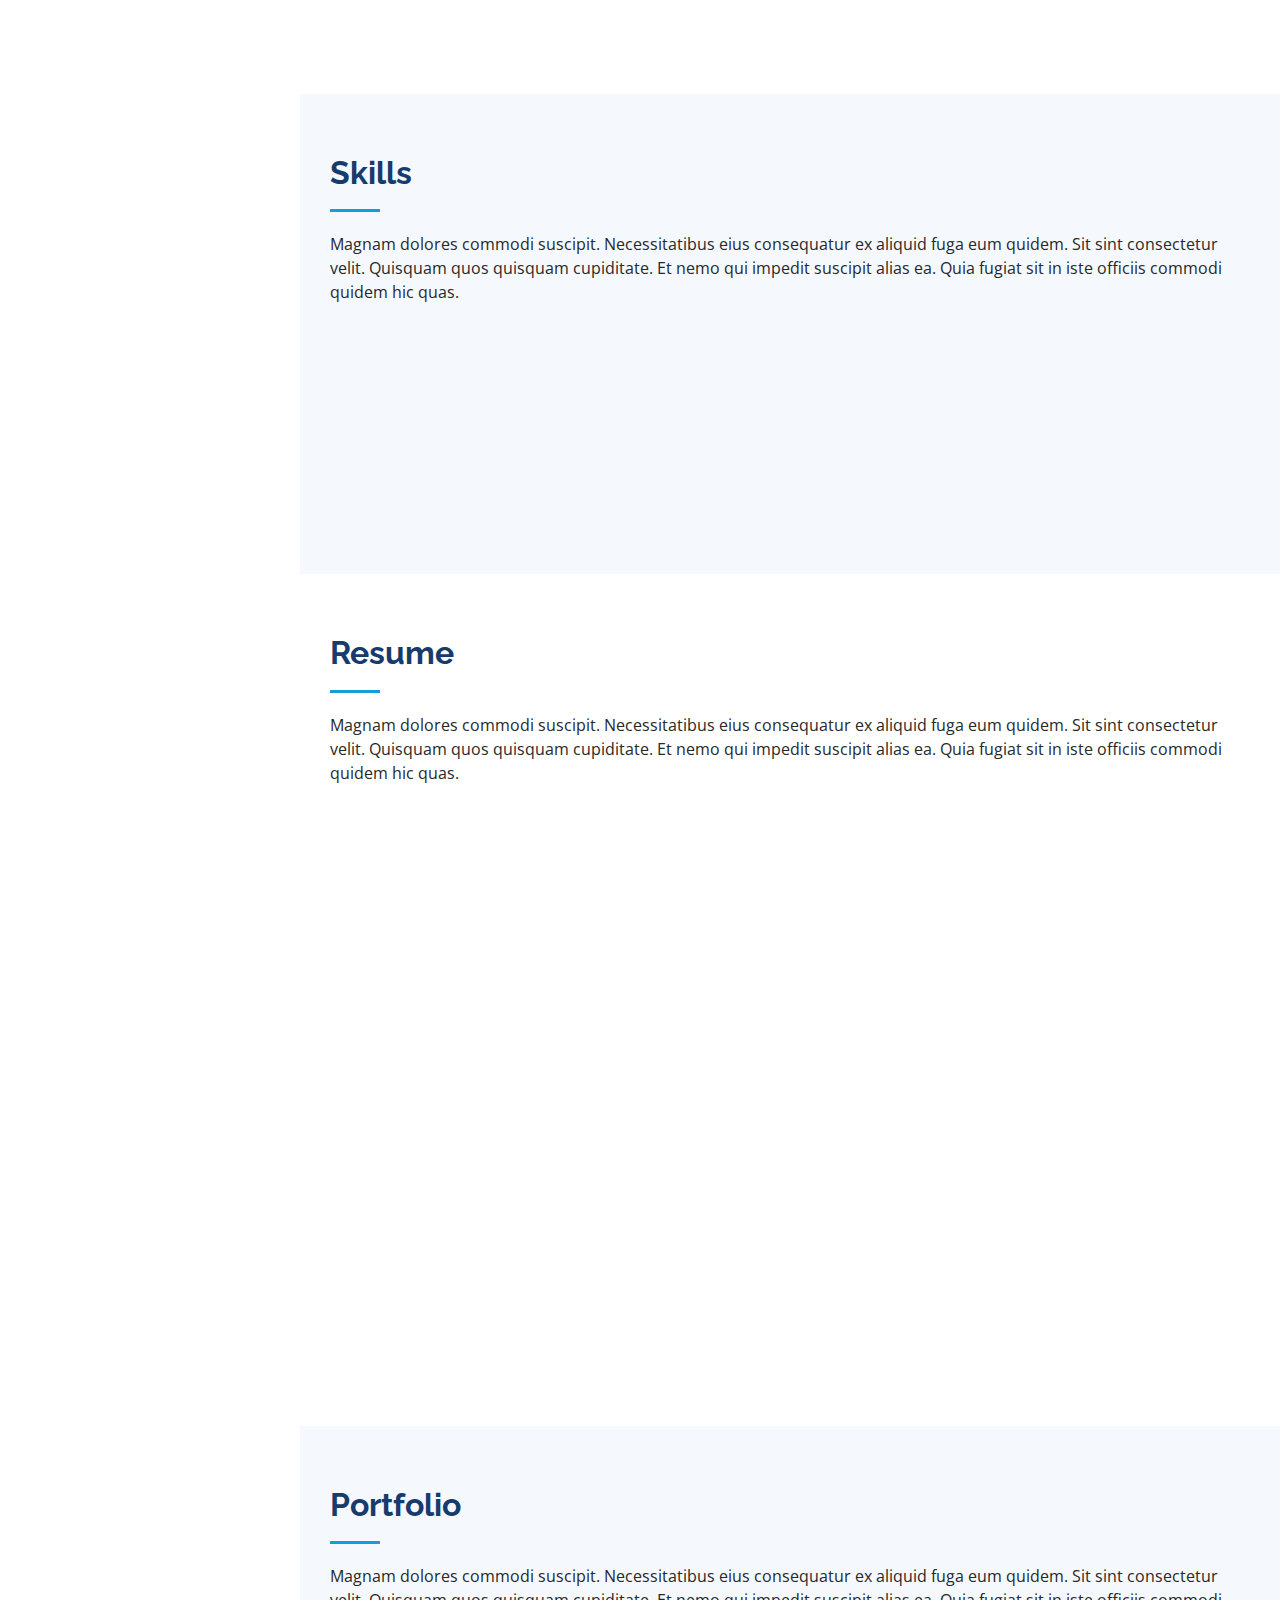
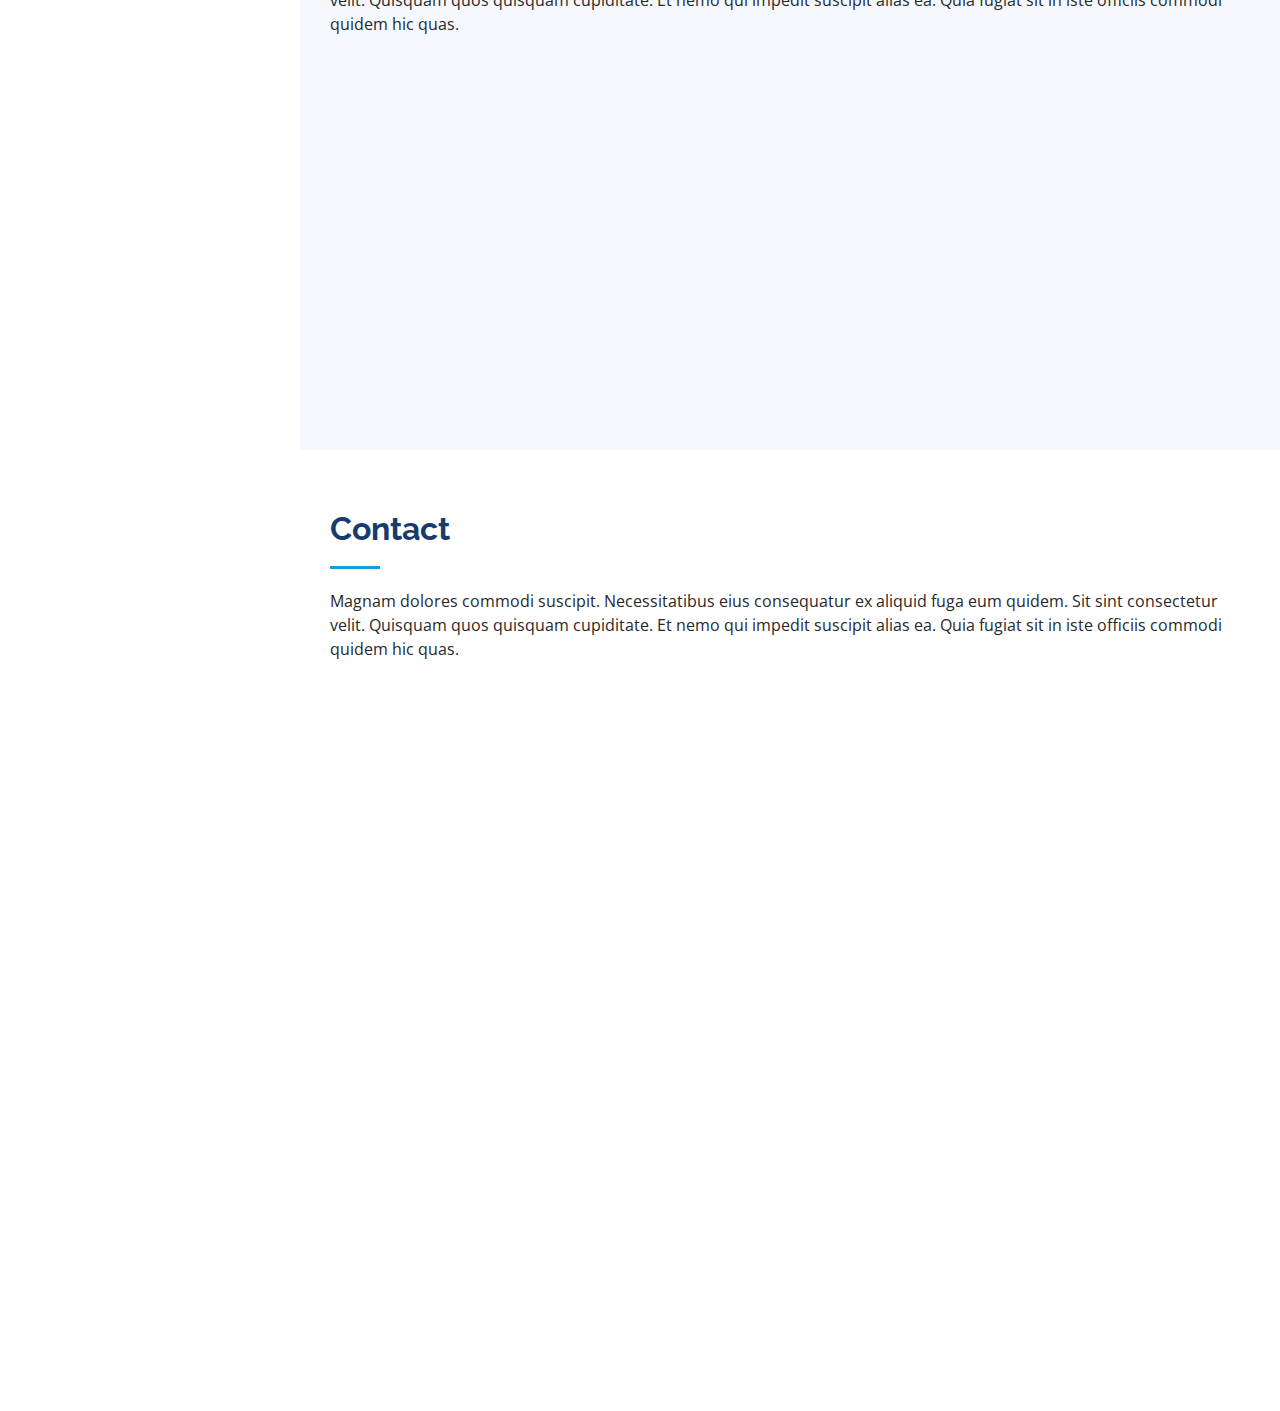
==== commit 16009e08: "updated copyright" ====
--- a/iPortfolio/index.html
+++ b/iPortfolio/index.html
@@ -344,7 +344,7 @@
   <footer id="footer">
     <div class="container">
       <div class="copyright">
-        &copy; Copyright <strong><span>alex-davenport.com</span></strong>
+        &copy; Copyright <strong><span>iPortfolio</span></strong>
       </div>
       <div class="credits">
         <!-- All the links in the footer should remain intact. -->
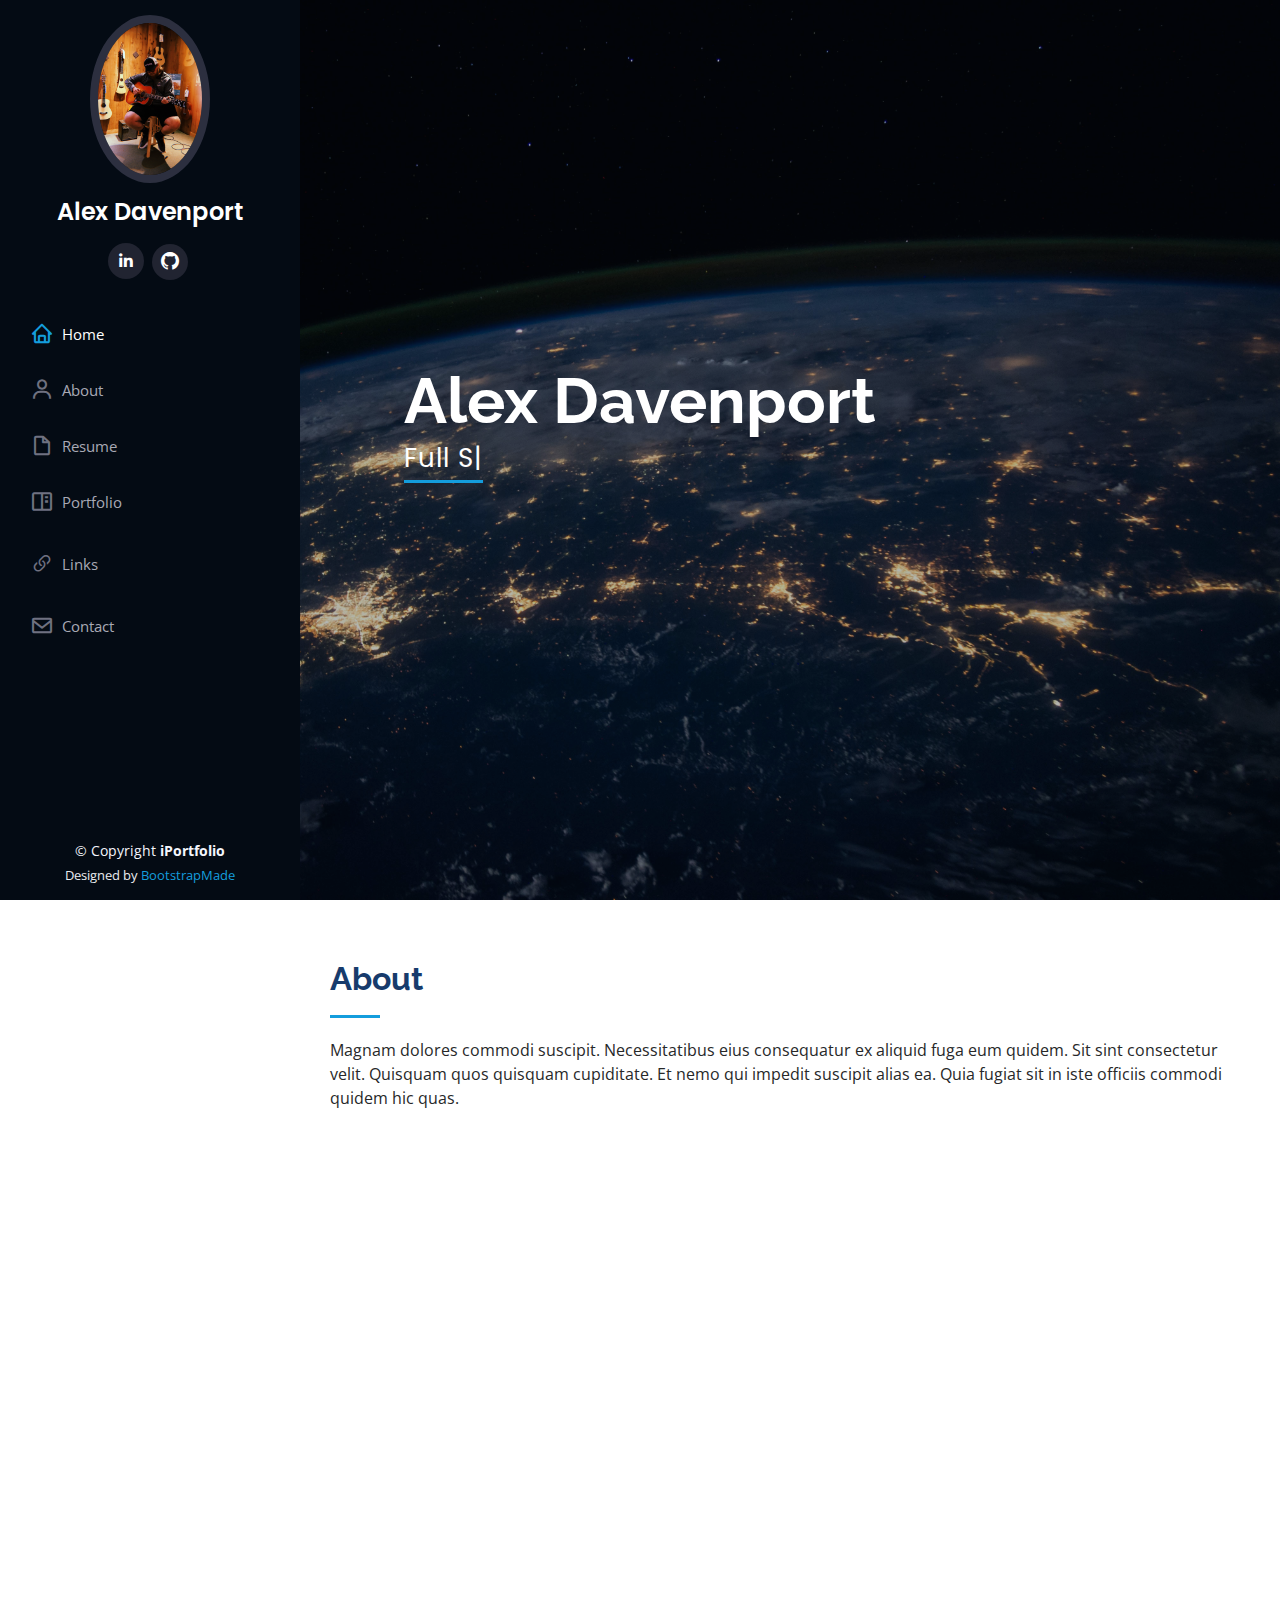
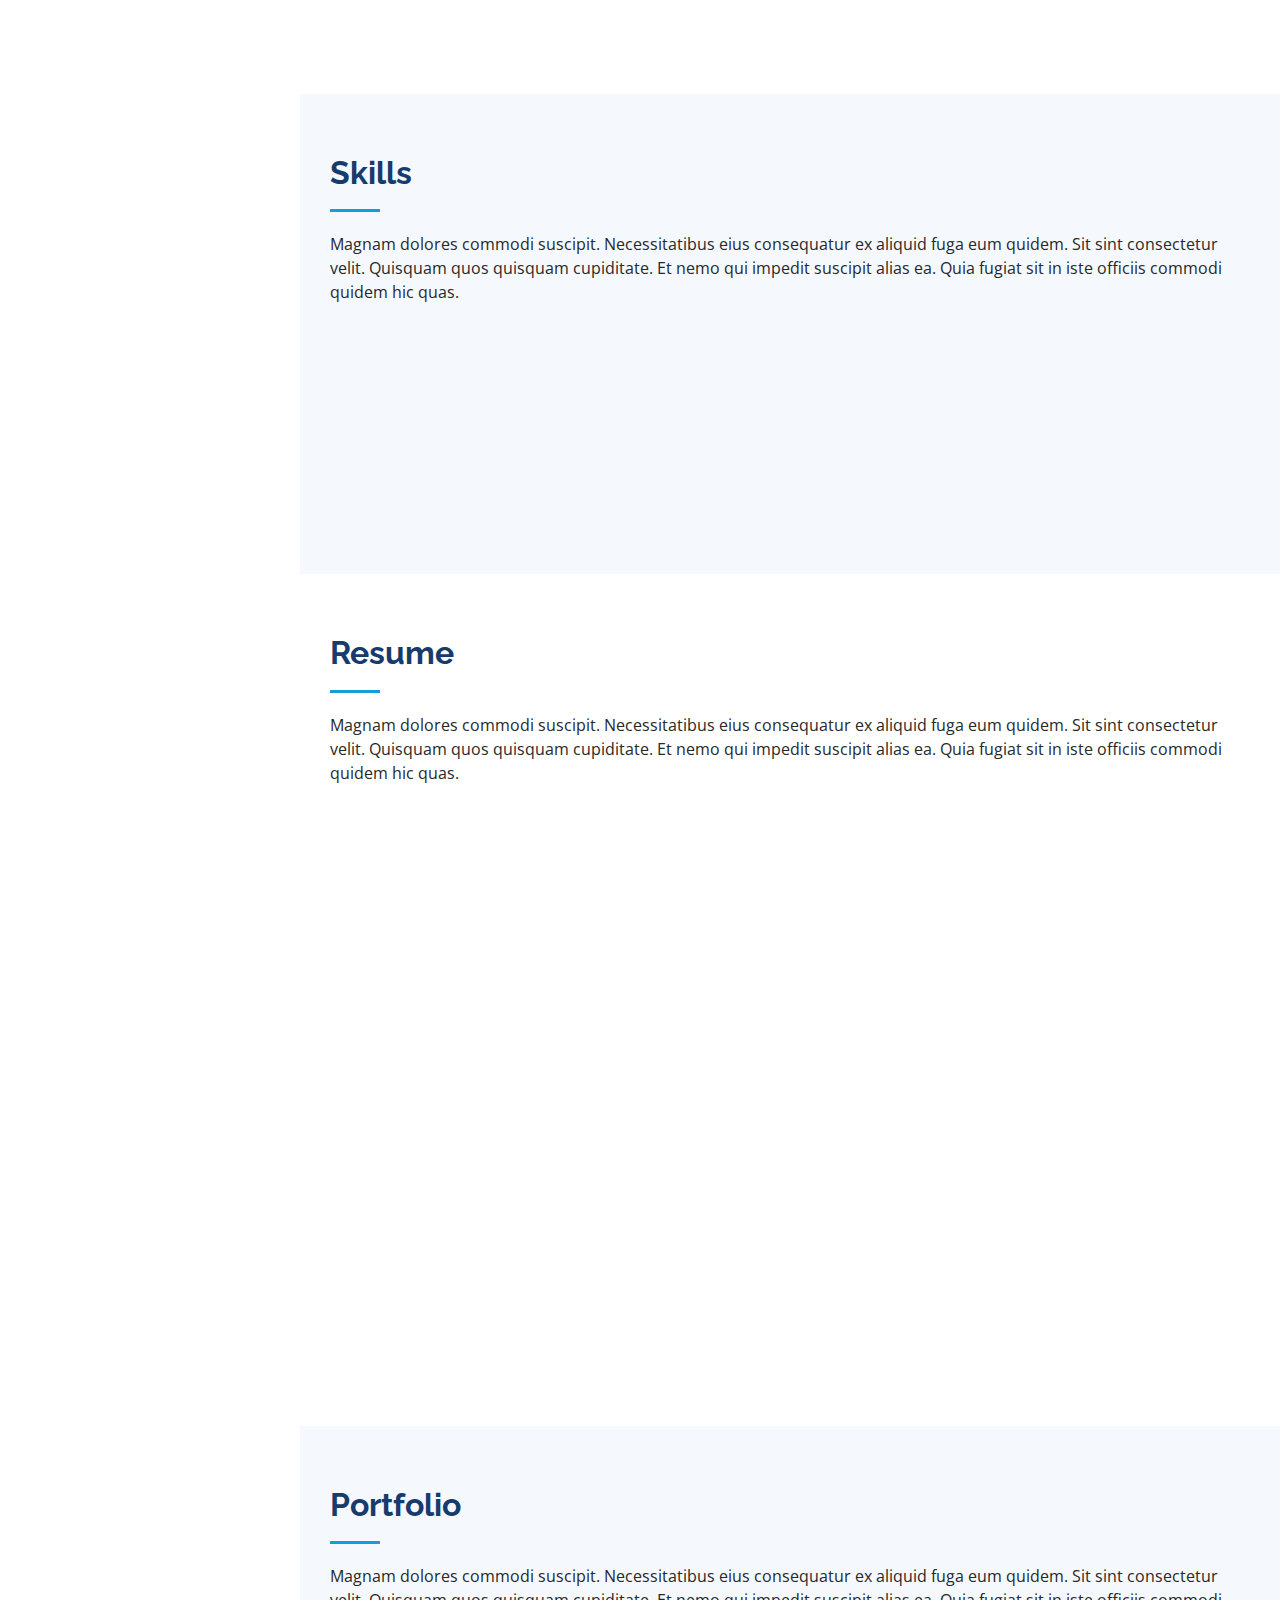
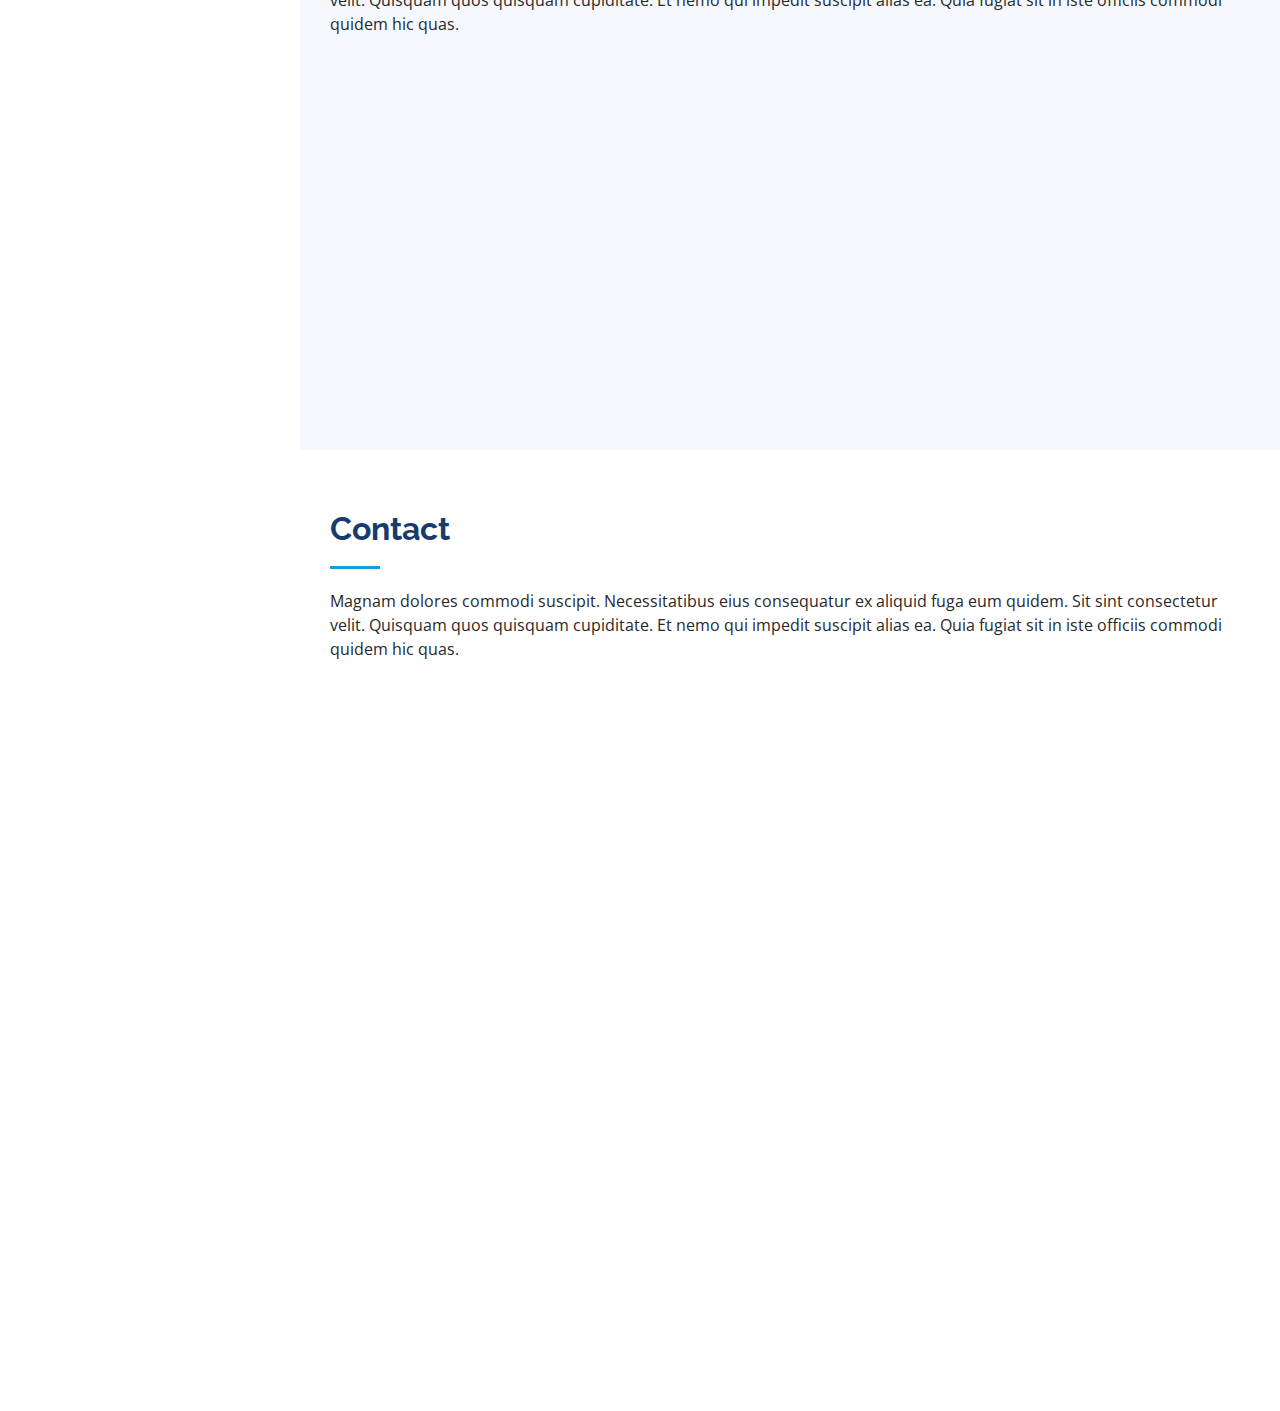
==== commit 366590e2: "updated about and linkedin/github links" ====
--- a/iPortfolio/index.html
+++ b/iPortfolio/index.html
@@ -49,7 +49,8 @@
         <img src="assets/img/guitarcenter.jpg" alt="" class="img-fluid rounded-circle">
         <h1 class="text-light"><a href="index.html">Alex Davenport</a></h1>
         <div class="social-links mt-3 text-center">
-          <a href="#" class="linkedin"><i class="bx bxl-linkedin"></i></a>
+          <a href="https://www.linkedin.com/in/alex-davenport-4b9445286/" class="linkedin"><i class="bx bxl-linkedin"></i></a>
+          <a href="https://github.com/Alexd8052" class="github"><i class="bi bi-github"></i></a>
         </div>
       </div>
 
@@ -98,10 +99,8 @@
             <div class="row">
               <div class="col-lg-6">
                 <ul>
-                  <li><i class="bi bi-chevron-right"></i> <strong>Birthday:</strong> <span>9 March 1999</span></li>
+                  <li><i class="bi bi-chevron-right"></i> <strong>Age:</strong> <span>24</span></li>
                   <li><i class="bi bi-chevron-right"></i> <strong>Website:</strong> <span>www.alex-davenport.com</span></li>
-                  <li><i class="bi bi-chevron-right"></i> <strong>Age:</strong> <span>24</span></li>
-                  <li><i class="bi bi-chevron-right"></i> <strong>Email:</strong> <span>alexd8052@example.com</span></li>
                   <li><i class="bi bi-chevron-right"></i> <strong>Freelance:</strong> <span>Available</span></li>
                 </ul>
               </div>
